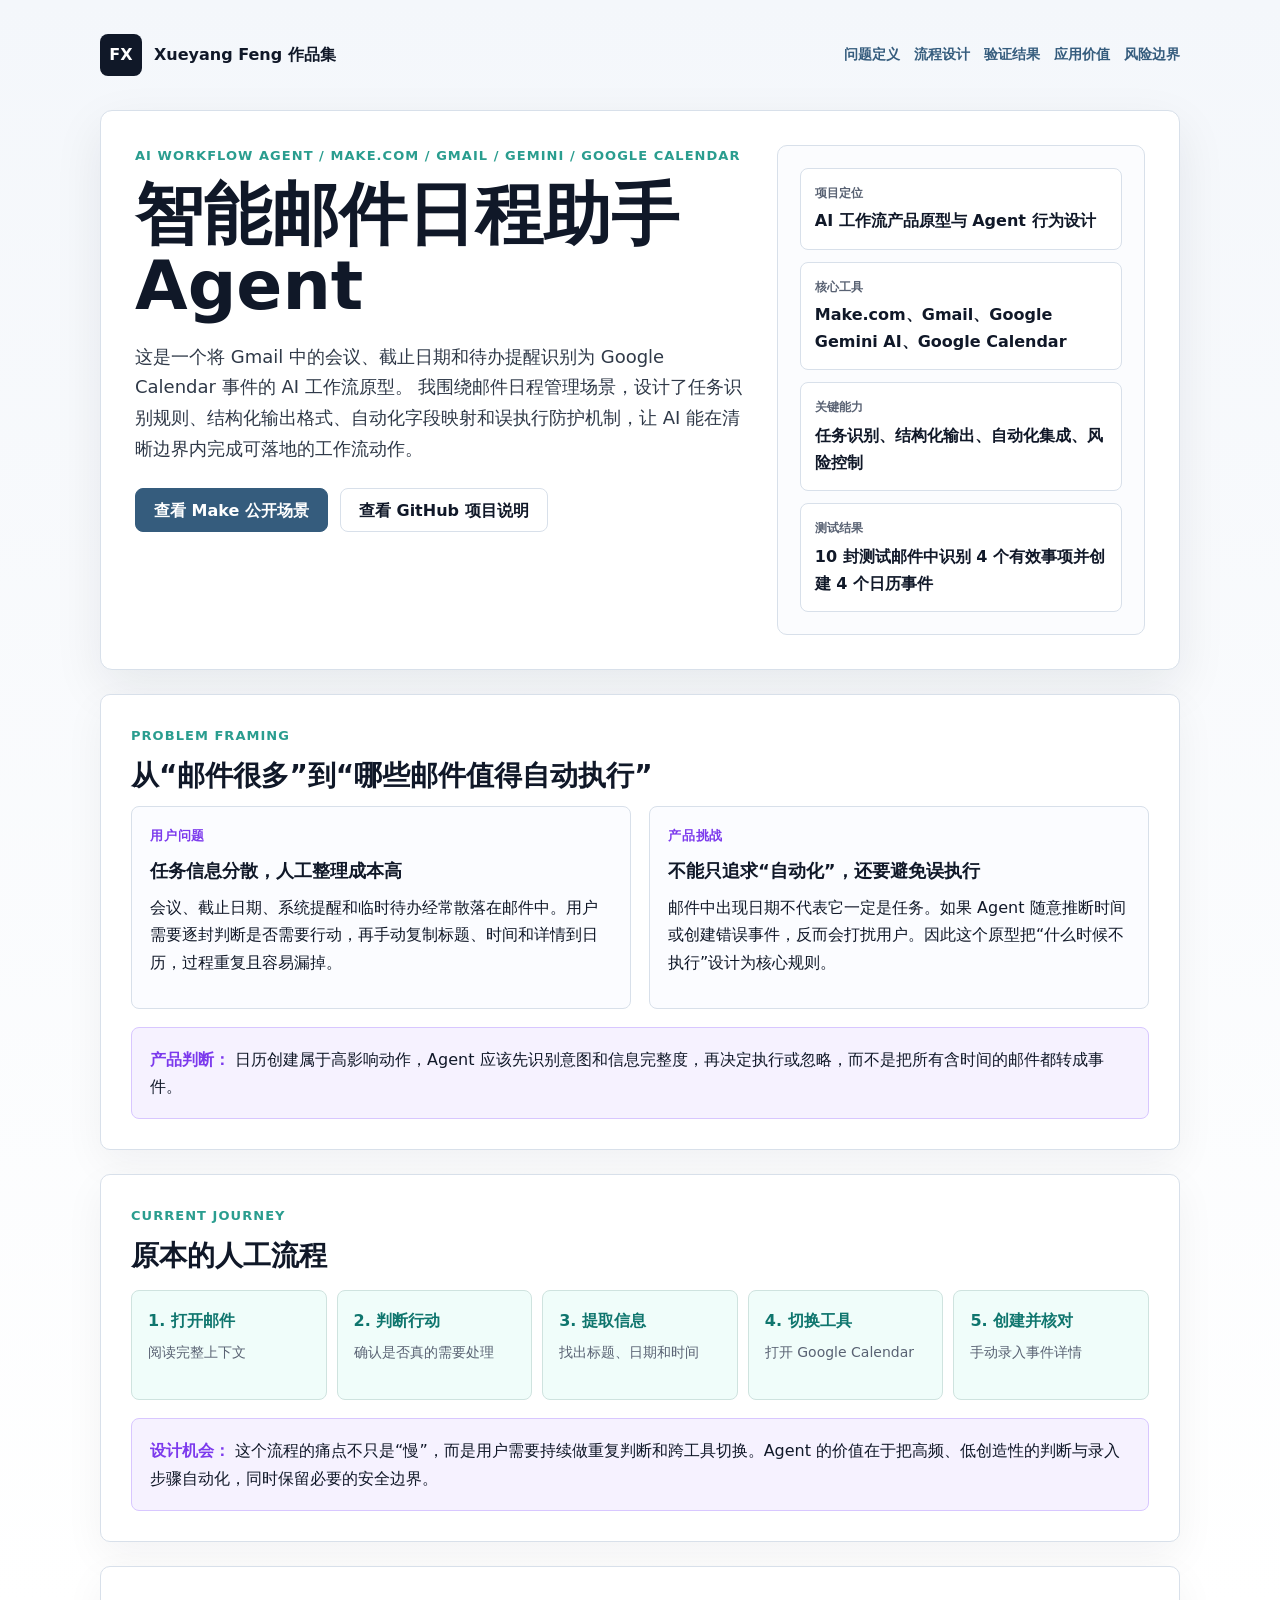
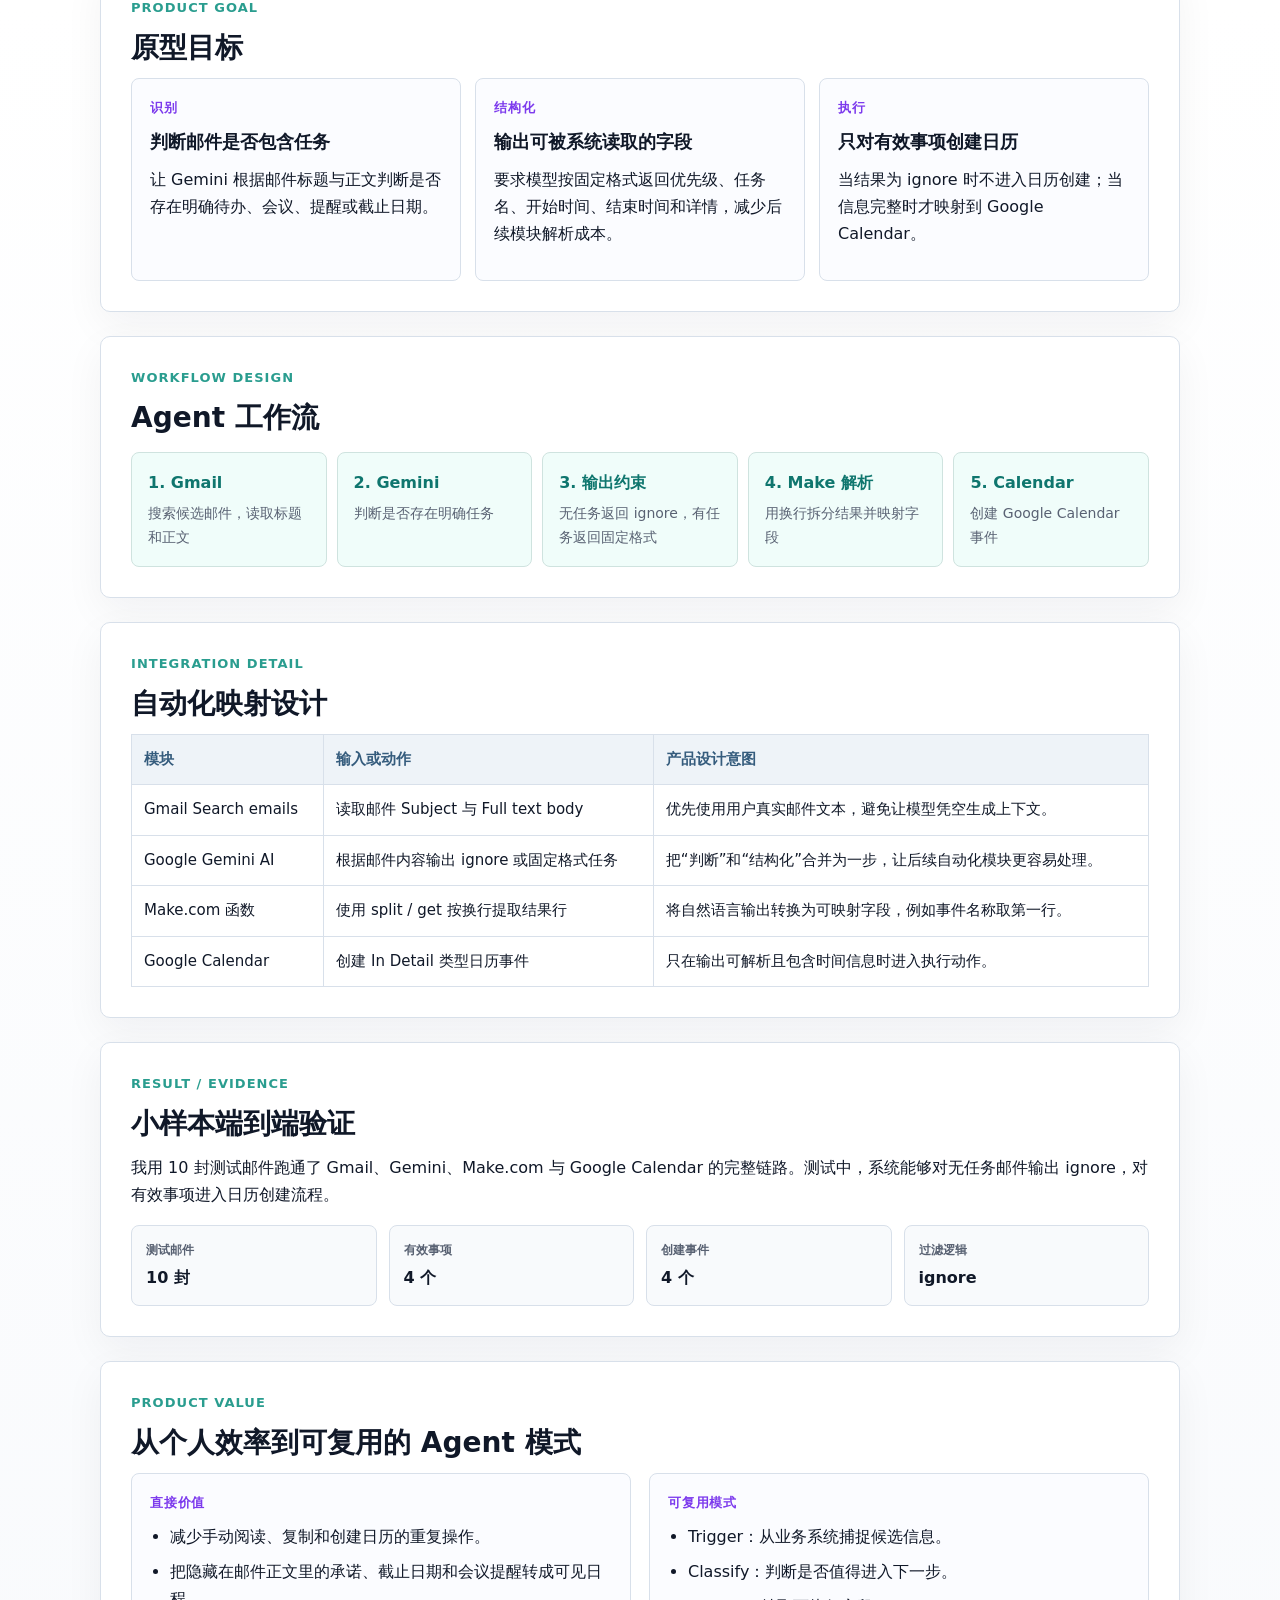
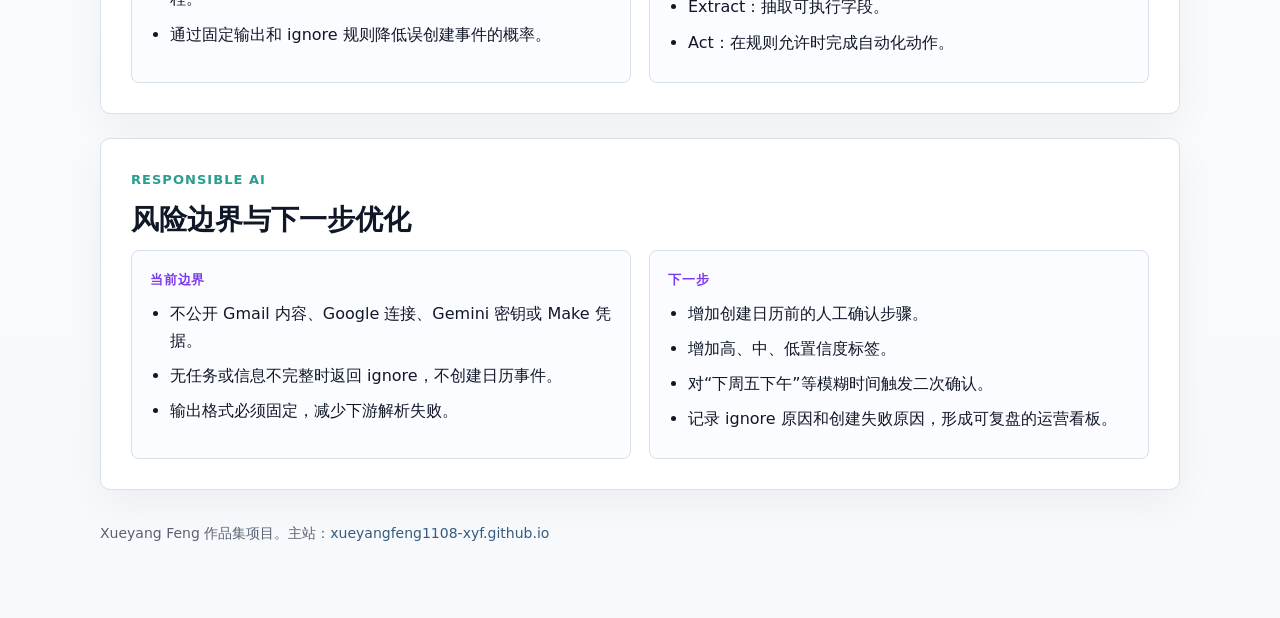
==== projects/smart-email-schedule-agent/index.html @ acf488e4 "Add files via upload" ====
<!doctype html>
<html lang="zh-CN">
  <head>
    <meta charset="utf-8">
    <meta name="viewport" content="width=device-width, initial-scale=1">
    <title>智能邮件日程助手 Agent | Xueyang Feng</title>
    <style>
      :root {
        color-scheme: light;
        --bg: #f6f7fb;
        --paper: #ffffff;
        --ink: #101828;
        --muted: #596273;
        --soft: #eef3f8;
        --line: #d8e0ea;
        --accent: #355c7d;
        --accent-2: #2a9d8f;
        --accent-3: #7c3aed;
        --warn: #b45309;
        --shadow: 0 18px 50px rgba(16, 24, 40, 0.08);
      }

      * {
        box-sizing: border-box;
      }

      body {
        margin: 0;
        background:
          linear-gradient(180deg, #f4f7fb 0%, #ffffff 42%, #f7f9fc 100%);
        color: var(--ink);
        font-family: Inter, ui-sans-serif, system-ui, -apple-system, BlinkMacSystemFont, "Segoe UI", "PingFang SC", "Microsoft YaHei", sans-serif;
        line-height: 1.7;
      }

      a {
        color: var(--accent);
        text-decoration: none;
      }

      a:hover {
        text-decoration: underline;
      }

      .page {
        max-width: 1120px;
        margin: 0 auto;
        padding: 34px 20px 72px;
      }

      .topbar {
        display: flex;
        align-items: center;
        justify-content: space-between;
        gap: 18px;
        margin-bottom: 34px;
      }

      .brand {
        display: inline-flex;
        align-items: center;
        gap: 12px;
        color: var(--ink);
        font-weight: 800;
      }

      .mark {
        display: grid;
        place-items: center;
        width: 42px;
        height: 42px;
        border-radius: 8px;
        background: var(--ink);
        color: #fff;
        letter-spacing: 0;
      }

      .nav {
        display: flex;
        flex-wrap: wrap;
        gap: 14px;
        font-size: 14px;
        font-weight: 750;
      }

      .hero {
        display: grid;
        grid-template-columns: minmax(0, 1.25fr) minmax(300px, 0.75fr);
        gap: 28px;
        align-items: stretch;
        padding: 34px;
        border: 1px solid var(--line);
        border-radius: 12px;
        background: var(--paper);
        box-shadow: var(--shadow);
      }

      .eyebrow {
        margin: 0 0 12px;
        color: var(--accent-2);
        font-size: 13px;
        font-weight: 900;
        letter-spacing: 0.08em;
        text-transform: uppercase;
      }

      h1,
      h2,
      h3 {
        margin: 0;
        letter-spacing: 0;
      }

      h1 {
        max-width: 760px;
        font-size: clamp(40px, 6vw, 68px);
        line-height: 1.05;
      }

      h2 {
        margin-bottom: 14px;
        font-size: 28px;
        line-height: 1.18;
      }

      h3 {
        margin-bottom: 8px;
        font-size: 18px;
      }

      p {
        margin: 0 0 14px;
      }

      .lead {
        margin-top: 20px;
        max-width: 760px;
        color: #2f3948;
        font-size: 18px;
      }

      .actions {
        display: flex;
        flex-wrap: wrap;
        gap: 12px;
        margin-top: 24px;
      }

      .button {
        display: inline-flex;
        align-items: center;
        justify-content: center;
        min-height: 44px;
        padding: 0 18px;
        border: 1px solid var(--line);
        border-radius: 8px;
        background: #fff;
        color: var(--ink);
        font-weight: 850;
      }

      .button.primary {
        border-color: var(--accent);
        background: var(--accent);
        color: #fff;
      }

      .panel {
        border: 1px solid var(--line);
        border-radius: 10px;
        background: #fbfcfe;
      }

      .hero-card {
        padding: 22px;
      }

      .metric-grid {
        display: grid;
        gap: 12px;
      }

      .metric {
        padding: 14px;
        border: 1px solid var(--line);
        border-radius: 8px;
        background: #fff;
      }

      .metric strong {
        display: block;
        color: var(--muted);
        font-size: 12px;
        text-transform: uppercase;
      }

      .metric span {
        display: block;
        margin-top: 4px;
        font-weight: 800;
      }

      .section {
        margin-top: 24px;
        padding: 30px;
        border: 1px solid var(--line);
        border-radius: 10px;
        background: var(--paper);
        box-shadow: 0 14px 40px rgba(16, 24, 40, 0.05);
      }

      .grid {
        display: grid;
        grid-template-columns: repeat(2, minmax(0, 1fr));
        gap: 18px;
      }

      .thirds {
        display: grid;
        grid-template-columns: repeat(3, minmax(0, 1fr));
        gap: 14px;
      }

      .card {
        min-height: 100%;
        padding: 18px;
        border: 1px solid var(--line);
        border-radius: 8px;
        background: #fbfcff;
      }

      .card small {
        display: block;
        margin-bottom: 8px;
        color: var(--accent-3);
        font-weight: 900;
        letter-spacing: 0.06em;
        text-transform: uppercase;
      }

      .flow {
        display: grid;
        grid-template-columns: repeat(5, minmax(130px, 1fr));
        gap: 10px;
        margin-top: 18px;
      }

      .step {
        min-height: 110px;
        padding: 16px;
        border: 1px solid #cfe3df;
        border-radius: 8px;
        background: #f0fdfa;
      }

      .step strong {
        display: block;
        color: #0f766e;
      }

      .step span {
        display: block;
        margin-top: 6px;
        color: var(--muted);
        font-size: 14px;
      }

      .table-wrap {
        overflow-x: auto;
      }

      table {
        width: 100%;
        border-collapse: collapse;
        min-width: 720px;
        font-size: 15px;
      }

      th,
      td {
        padding: 12px;
        border: 1px solid var(--line);
        text-align: left;
        vertical-align: top;
      }

      th {
        background: #eef3f8;
        color: var(--accent);
      }

      .callout {
        margin-top: 18px;
        padding: 18px;
        border: 1px solid #d8c7ff;
        border-radius: 8px;
        background: #f6f2ff;
      }

      .callout strong {
        color: var(--accent-3);
      }

      ul {
        margin: 0;
        padding-left: 20px;
      }

      li {
        margin-bottom: 8px;
      }

      pre {
        overflow-x: auto;
        margin: 0;
        padding: 18px;
        border: 1px solid #23314a;
        border-radius: 8px;
        background: #101828;
        color: #f2f4f7;
        font-family: "SFMono-Regular", Consolas, "Liberation Mono", monospace;
        font-size: 14px;
        line-height: 1.65;
      }

      .evidence {
        display: grid;
        grid-template-columns: repeat(4, minmax(0, 1fr));
        gap: 12px;
        margin-top: 16px;
      }

      .evidence .metric {
        background: #f8fafc;
      }

      footer {
        margin-top: 32px;
        color: var(--muted);
        font-size: 14px;
      }

      @media (max-width: 860px) {
        .topbar {
          align-items: flex-start;
          flex-direction: column;
        }

        .hero,
        .grid,
        .thirds,
        .flow,
        .evidence {
          grid-template-columns: 1fr;
        }

        .hero,
        .section {
          padding: 22px;
        }

        h1 {
          font-size: 40px;
        }
      }
    </style>
  </head>
  <body>
    <div class="page">
      <header class="topbar">
        <a class="brand" href="https://xueyangfeng1108-xyf.github.io/">
          <span class="mark">FX</span>
          <span>Xueyang Feng 作品集</span>
        </a>
        <nav class="nav" aria-label="项目导航">
          <a href="#problem">问题定义</a>
          <a href="#workflow">流程设计</a>
          <a href="#evidence">验证结果</a>
          <a href="#value">应用价值</a>
          <a href="#risk">风险边界</a>
        </nav>
      </header>

      <main>
        <section class="hero">
          <div>
            <p class="eyebrow">AI Workflow Agent / Make.com / Gmail / Gemini / Google Calendar</p>
            <h1>智能邮件日程助手 Agent</h1>
            <p class="lead">
              这是一个将 Gmail 中的会议、截止日期和待办提醒识别为 Google Calendar 事件的 AI 工作流原型。
              我围绕邮件日程管理场景，设计了任务识别规则、结构化输出格式、自动化字段映射和误执行防护机制，让 AI 能在清晰边界内完成可落地的工作流动作。
            </p>
            <div class="actions">
              <a class="button primary" href="https://us2.make.com/public/shared-scenario/dBzIyQyj3ld/integration-gmail-google-gemini-ai-goo" target="_blank" rel="noreferrer">查看 Make 公开场景</a>
              <a class="button" href="https://github.com/xueyangfeng1108-xyf/xueyangfeng1108-xyf.github.io/tree/main/projects/smart-email-schedule-agent" target="_blank" rel="noreferrer">查看 GitHub 项目说明</a>
            </div>
          </div>
          <aside class="panel hero-card">
            <div class="metric-grid">
              <div class="metric">
                <strong>项目定位</strong>
                <span>AI 工作流产品原型与 Agent 行为设计</span>
              </div>
              <div class="metric">
                <strong>核心工具</strong>
                <span>Make.com、Gmail、Google Gemini AI、Google Calendar</span>
              </div>
              <div class="metric">
                <strong>关键能力</strong>
                <span>任务识别、结构化输出、自动化集成、风险控制</span>
              </div>
              <div class="metric">
                <strong>测试结果</strong>
                <span>10 封测试邮件中识别 4 个有效事项并创建 4 个日历事件</span>
              </div>
            </div>
          </aside>
        </section>

        <section class="section" id="problem">
          <p class="eyebrow">Problem Framing</p>
          <h2>从“邮件很多”到“哪些邮件值得自动执行”</h2>
          <div class="grid">
            <article class="card">
              <small>用户问题</small>
              <h3>任务信息分散，人工整理成本高</h3>
              <p>
                会议、截止日期、系统提醒和临时待办经常散落在邮件中。用户需要逐封判断是否需要行动，再手动复制标题、时间和详情到日历，过程重复且容易漏掉。
              </p>
            </article>
            <article class="card">
              <small>产品挑战</small>
              <h3>不能只追求“自动化”，还要避免误执行</h3>
              <p>
                邮件中出现日期不代表它一定是任务。如果 Agent 随意推断时间或创建错误事件，反而会打扰用户。因此这个原型把“什么时候不执行”设计为核心规则。
              </p>
            </article>
          </div>
          <div class="callout">
            <strong>产品判断：</strong> 日历创建属于高影响动作，Agent 应该先识别意图和信息完整度，再决定执行或忽略，而不是把所有含时间的邮件都转成事件。
          </div>
        </section>

        <section class="section">
          <p class="eyebrow">Current Journey</p>
          <h2>原本的人工流程</h2>
          <div class="flow">
            <div class="step"><strong>1. 打开邮件</strong><span>阅读完整上下文</span></div>
            <div class="step"><strong>2. 判断行动</strong><span>确认是否真的需要处理</span></div>
            <div class="step"><strong>3. 提取信息</strong><span>找出标题、日期和时间</span></div>
            <div class="step"><strong>4. 切换工具</strong><span>打开 Google Calendar</span></div>
            <div class="step"><strong>5. 创建并核对</strong><span>手动录入事件详情</span></div>
          </div>
          <div class="callout">
            <strong>设计机会：</strong> 这个流程的痛点不只是“慢”，而是用户需要持续做重复判断和跨工具切换。Agent 的价值在于把高频、低创造性的判断与录入步骤自动化，同时保留必要的安全边界。
          </div>
        </section>

        <section class="section">
          <p class="eyebrow">Product Goal</p>
          <h2>原型目标</h2>
          <div class="thirds">
            <article class="card">
              <small>识别</small>
              <h3>判断邮件是否包含任务</h3>
              <p>让 Gemini 根据邮件标题与正文判断是否存在明确待办、会议、提醒或截止日期。</p>
            </article>
            <article class="card">
              <small>结构化</small>
              <h3>输出可被系统读取的字段</h3>
              <p>要求模型按固定格式返回优先级、任务名、开始时间、结束时间和详情，减少后续模块解析成本。</p>
            </article>
            <article class="card">
              <small>执行</small>
              <h3>只对有效事项创建日历</h3>
              <p>当结果为 ignore 时不进入日历创建；当信息完整时才映射到 Google Calendar。</p>
            </article>
          </div>
        </section>

        <section class="section" id="workflow">
          <p class="eyebrow">Workflow Design</p>
          <h2>Agent 工作流</h2>
          <div class="flow">
            <div class="step"><strong>1. Gmail</strong><span>搜索候选邮件，读取标题和正文</span></div>
            <div class="step"><strong>2. Gemini</strong><span>判断是否存在明确任务</span></div>
            <div class="step"><strong>3. 输出约束</strong><span>无任务返回 ignore，有任务返回固定格式</span></div>
            <div class="step"><strong>4. Make 解析</strong><span>用换行拆分结果并映射字段</span></div>
            <div class="step"><strong>5. Calendar</strong><span>创建 Google Calendar 事件</span></div>
          </div>
        </section>

        <section class="section">
          <p class="eyebrow">Integration Detail</p>
          <h2>自动化映射设计</h2>
          <div class="table-wrap">
            <table>
              <thead>
                <tr>
                  <th>模块</th>
                  <th>输入或动作</th>
                  <th>产品设计意图</th>
                </tr>
              </thead>
              <tbody>
                <tr>
                  <td>Gmail Search emails</td>
                  <td>读取邮件 Subject 与 Full text body</td>
                  <td>优先使用用户真实邮件文本，避免让模型凭空生成上下文。</td>
                </tr>
                <tr>
                  <td>Google Gemini AI</td>
                  <td>根据邮件内容输出 ignore 或固定格式任务</td>
                  <td>把“判断”和“结构化”合并为一步，让后续自动化模块更容易处理。</td>
                </tr>
                <tr>
                  <td>Make.com 函数</td>
                  <td>使用 split / get 按换行提取结果行</td>
                  <td>将自然语言输出转换为可映射字段，例如事件名称取第一行。</td>
                </tr>
                <tr>
                  <td>Google Calendar</td>
                  <td>创建 In Detail 类型日历事件</td>
                  <td>只在输出可解析且包含时间信息时进入执行动作。</td>
                </tr>
              </tbody>
            </table>
          </div>
        </section>

        <section class="section" id="evidence">
          <p class="eyebrow">Result / Evidence</p>
          <h2>小样本端到端验证</h2>
          <p>
            我用 10 封测试邮件跑通了 Gmail、Gemini、Make.com 与 Google Calendar 的完整链路。测试中，系统能够对无任务邮件输出 ignore，对有效事项进入日历创建流程。
          </p>
          <div class="evidence">
            <div class="metric">
              <strong>测试邮件</strong>
              <span>10 封</span>
            </div>
            <div class="metric">
              <strong>有效事项</strong>
              <span>4 个</span>
            </div>
            <div class="metric">
              <strong>创建事件</strong>
              <span>4 个</span>
            </div>
            <div class="metric">
              <strong>过滤逻辑</strong>
              <span>ignore</span>
            </div>
          </div>
        </section>

        <section class="section" id="value">
          <p class="eyebrow">Product Value</p>
          <h2>从个人效率到可复用的 Agent 模式</h2>
          <div class="grid">
            <article class="card">
              <small>直接价值</small>
              <ul>
                <li>减少手动阅读、复制和创建日历的重复操作。</li>
                <li>把隐藏在邮件正文里的承诺、截止日期和会议提醒转成可见日程。</li>
                <li>通过固定输出和 ignore 规则降低误创建事件的概率。</li>
              </ul>
            </article>
            <article class="card">
              <small>可复用模式</small>
              <ul>
                <li>Trigger：从业务系统捕捉候选信息。</li>
                <li>Classify：判断是否值得进入下一步。</li>
                <li>Extract：抽取可执行字段。</li>
                <li>Act：在规则允许时完成自动化动作。</li>
              </ul>
            </article>
          </div>
        </section>

        <section class="section" id="risk">
          <p class="eyebrow">Responsible AI</p>
          <h2>风险边界与下一步优化</h2>
          <div class="grid">
            <article class="card">
              <small>当前边界</small>
              <ul>
                <li>不公开 Gmail 内容、Google 连接、Gemini 密钥或 Make 凭据。</li>
                <li>无任务或信息不完整时返回 ignore，不创建日历事件。</li>
                <li>输出格式必须固定，减少下游解析失败。</li>
              </ul>
            </article>
            <article class="card">
              <small>下一步</small>
              <ul>
                <li>增加创建日历前的人工确认步骤。</li>
                <li>增加高、中、低置信度标签。</li>
                <li>对“下周五下午”等模糊时间触发二次确认。</li>
                <li>记录 ignore 原因和创建失败原因，形成可复盘的运营看板。</li>
              </ul>
            </article>
          </div>
        </section>
      </main>

      <footer>
        Xueyang Feng 作品集项目。主站：<a href="https://xueyangfeng1108-xyf.github.io/">xueyangfeng1108-xyf.github.io</a>
      </footer>
    </div>
  </body>
</html>
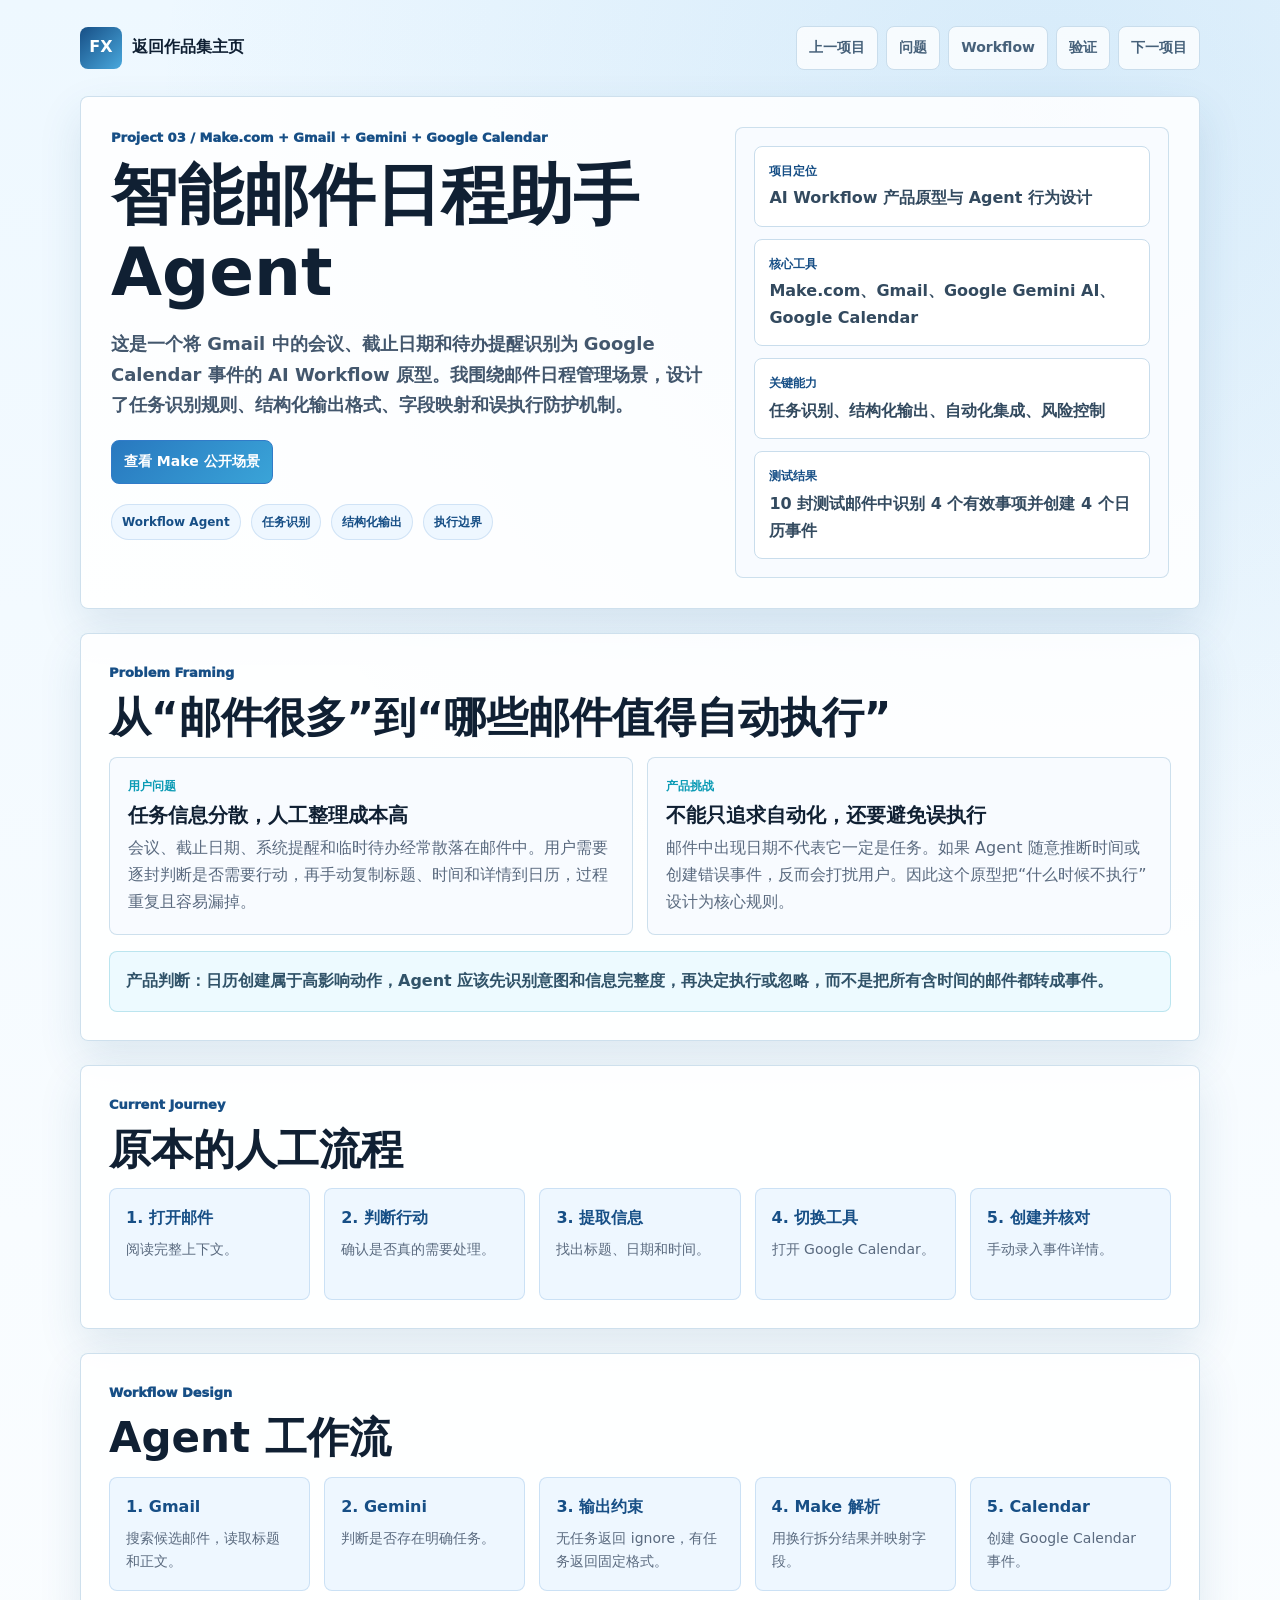
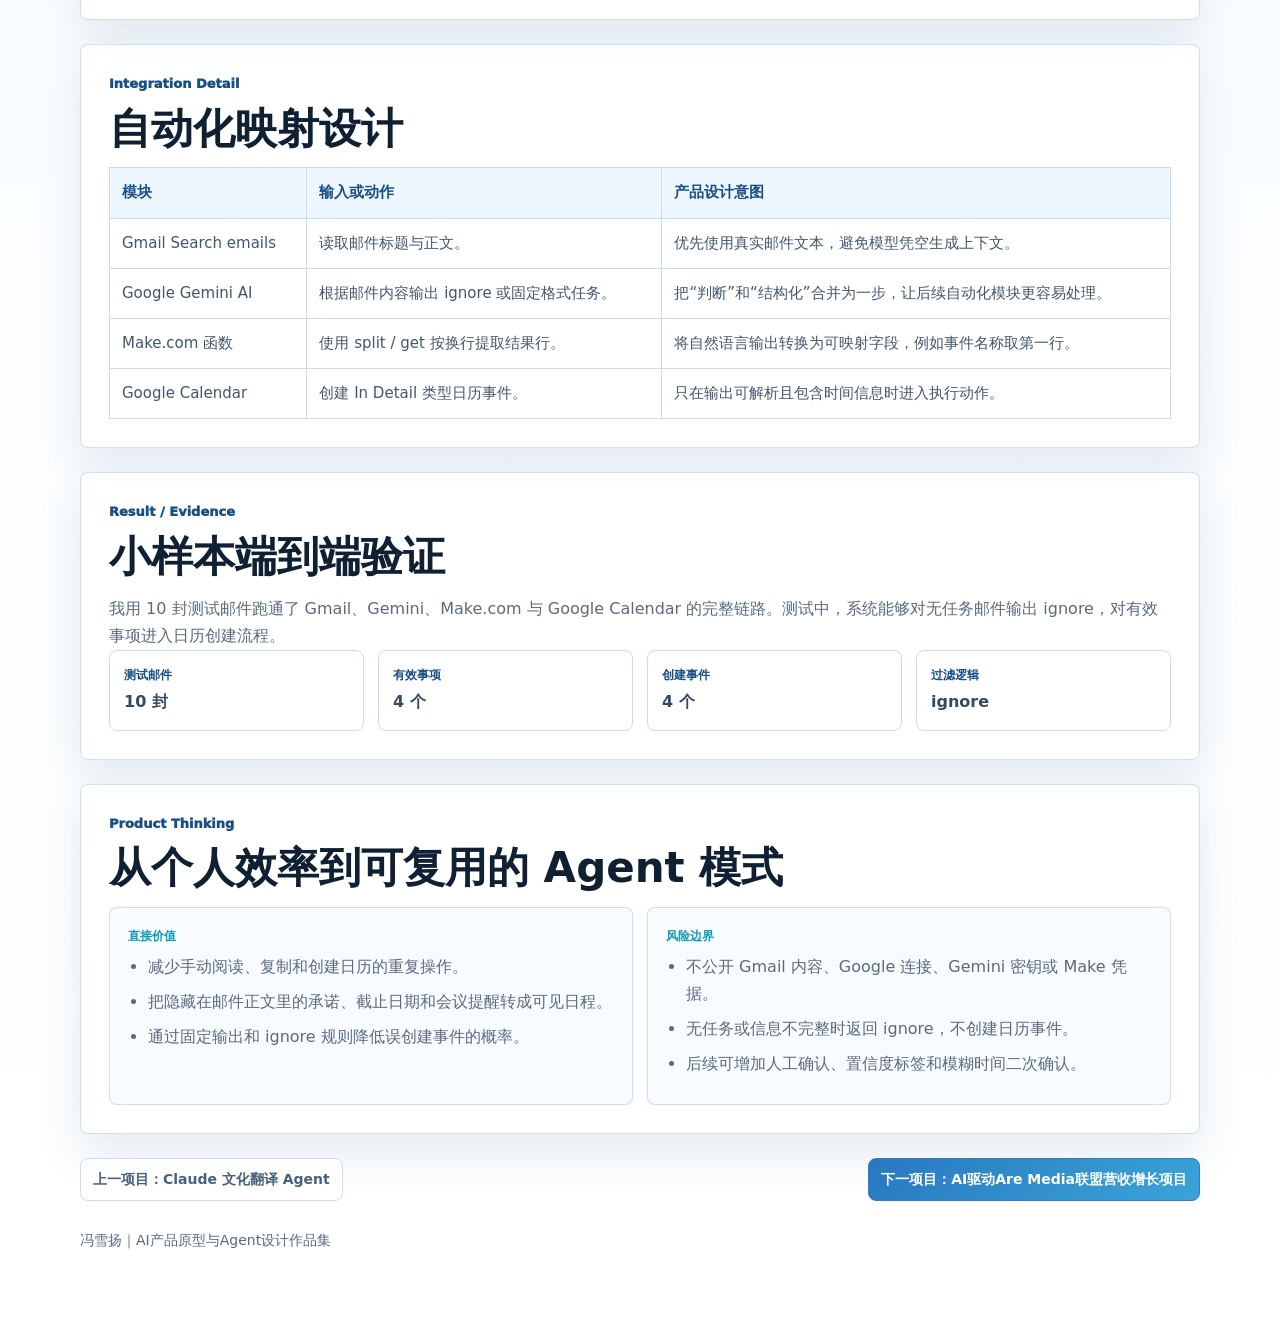
==== commit 346ffb22: "FXY作品集最新版" ====
--- a/projects/smart-email-schedule-agent/index.html
+++ b/projects/smart-email-schedule-agent/index.html
@@ -3,416 +3,127 @@
   <head>
     <meta charset="utf-8">
     <meta name="viewport" content="width=device-width, initial-scale=1">
-    <title>智能邮件日程助手 Agent | Xueyang Feng</title>
+    <meta name="description" content="智能邮件日程助手 Agent 项目页，展示 Make.com、Gmail、Gemini 和 Google Calendar 的 Workflow 原型。">
+    <title>智能邮件日程助手 Agent｜冯雪扬作品集</title>
     <style>
       :root {
-        color-scheme: light;
-        --bg: #f6f7fb;
-        --paper: #ffffff;
-        --ink: #101828;
-        --muted: #596273;
-        --soft: #eef3f8;
-        --line: #d8e0ea;
-        --accent: #355c7d;
-        --accent-2: #2a9d8f;
-        --accent-3: #7c3aed;
-        --warn: #b45309;
-        --shadow: 0 18px 50px rgba(16, 24, 40, 0.08);
+        --surface: #ffffff;
+        --surface-cool: #f8fbff;
+        --ink: #102033;
+        --muted: #5a6a7f;
+        --line: #c9ddec;
+        --blue: #317bc8;
+        --blue-deep: #174f86;
+        --cyan: #0c9bb5;
+        --shadow: 0 18px 44px rgba(33, 91, 135, 0.12);
+        --max: 1120px;
       }
 
-      * {
-        box-sizing: border-box;
-      }
-
+      * { box-sizing: border-box; }
+      html, body { max-width: 100%; overflow-x: hidden; }
+      html { scroll-behavior: smooth; }
       body {
         margin: 0;
+        color: var(--ink);
         background:
-          linear-gradient(180deg, #f4f7fb 0%, #ffffff 42%, #f7f9fc 100%);
-        color: var(--ink);
-        font-family: Inter, ui-sans-serif, system-ui, -apple-system, BlinkMacSystemFont, "Segoe UI", "PingFang SC", "Microsoft YaHei", sans-serif;
-        line-height: 1.7;
+          radial-gradient(circle at 82% 4%, rgba(64, 153, 217, 0.14), transparent 30%),
+          linear-gradient(180deg, #eef8ff 0%, #f8fcff 42%, #ffffff 100%);
+        font-family: ui-sans-serif, system-ui, -apple-system, BlinkMacSystemFont, "Segoe UI", "PingFang SC", "Microsoft YaHei", Arial, sans-serif;
+        line-height: 1.68;
       }
-
-      a {
-        color: var(--accent);
-        text-decoration: none;
-      }
-
-      a:hover {
-        text-decoration: underline;
-      }
-
-      .page {
-        max-width: 1120px;
-        margin: 0 auto;
-        padding: 34px 20px 72px;
-      }
-
-      .topbar {
-        display: flex;
-        align-items: center;
-        justify-content: space-between;
-        gap: 18px;
-        margin-bottom: 34px;
-      }
-
-      .brand {
-        display: inline-flex;
-        align-items: center;
-        gap: 12px;
-        color: var(--ink);
-        font-weight: 800;
-      }
-
-      .mark {
-        display: grid;
-        place-items: center;
-        width: 42px;
-        height: 42px;
-        border-radius: 8px;
-        background: var(--ink);
-        color: #fff;
-        letter-spacing: 0;
-      }
-
-      .nav {
-        display: flex;
-        flex-wrap: wrap;
-        gap: 14px;
-        font-size: 14px;
-        font-weight: 750;
-      }
-
-      .hero {
-        display: grid;
-        grid-template-columns: minmax(0, 1.25fr) minmax(300px, 0.75fr);
-        gap: 28px;
-        align-items: stretch;
-        padding: 34px;
-        border: 1px solid var(--line);
-        border-radius: 12px;
-        background: var(--paper);
-        box-shadow: var(--shadow);
-      }
-
-      .eyebrow {
-        margin: 0 0 12px;
-        color: var(--accent-2);
-        font-size: 13px;
-        font-weight: 900;
-        letter-spacing: 0.08em;
-        text-transform: uppercase;
-      }
-
-      h1,
-      h2,
-      h3 {
-        margin: 0;
-        letter-spacing: 0;
-      }
-
-      h1 {
-        max-width: 760px;
-        font-size: clamp(40px, 6vw, 68px);
-        line-height: 1.05;
-      }
-
-      h2 {
-        margin-bottom: 14px;
-        font-size: 28px;
-        line-height: 1.18;
-      }
-
-      h3 {
-        margin-bottom: 8px;
-        font-size: 18px;
-      }
-
-      p {
-        margin: 0 0 14px;
-      }
-
-      .lead {
-        margin-top: 20px;
-        max-width: 760px;
-        color: #2f3948;
-        font-size: 18px;
-      }
-
-      .actions {
-        display: flex;
-        flex-wrap: wrap;
-        gap: 12px;
-        margin-top: 24px;
-      }
-
-      .button {
-        display: inline-flex;
-        align-items: center;
-        justify-content: center;
-        min-height: 44px;
-        padding: 0 18px;
-        border: 1px solid var(--line);
-        border-radius: 8px;
-        background: #fff;
-        color: var(--ink);
-        font-weight: 850;
-      }
-
-      .button.primary {
-        border-color: var(--accent);
-        background: var(--accent);
-        color: #fff;
-      }
-
-      .panel {
-        border: 1px solid var(--line);
-        border-radius: 10px;
-        background: #fbfcfe;
-      }
-
-      .hero-card {
-        padding: 22px;
-      }
-
-      .metric-grid {
-        display: grid;
-        gap: 12px;
-      }
-
-      .metric {
-        padding: 14px;
-        border: 1px solid var(--line);
-        border-radius: 8px;
-        background: #fff;
-      }
-
-      .metric strong {
-        display: block;
-        color: var(--muted);
-        font-size: 12px;
-        text-transform: uppercase;
-      }
-
-      .metric span {
-        display: block;
-        margin-top: 4px;
-        font-weight: 800;
-      }
-
-      .section {
-        margin-top: 24px;
-        padding: 30px;
-        border: 1px solid var(--line);
-        border-radius: 10px;
-        background: var(--paper);
-        box-shadow: 0 14px 40px rgba(16, 24, 40, 0.05);
-      }
-
-      .grid {
-        display: grid;
-        grid-template-columns: repeat(2, minmax(0, 1fr));
-        gap: 18px;
-      }
-
-      .thirds {
-        display: grid;
-        grid-template-columns: repeat(3, minmax(0, 1fr));
-        gap: 14px;
-      }
-
-      .card {
-        min-height: 100%;
-        padding: 18px;
-        border: 1px solid var(--line);
-        border-radius: 8px;
-        background: #fbfcff;
-      }
-
-      .card small {
-        display: block;
-        margin-bottom: 8px;
-        color: var(--accent-3);
-        font-weight: 900;
-        letter-spacing: 0.06em;
-        text-transform: uppercase;
-      }
-
-      .flow {
-        display: grid;
-        grid-template-columns: repeat(5, minmax(130px, 1fr));
-        gap: 10px;
-        margin-top: 18px;
-      }
-
-      .step {
-        min-height: 110px;
-        padding: 16px;
-        border: 1px solid #cfe3df;
-        border-radius: 8px;
-        background: #f0fdfa;
-      }
-
-      .step strong {
-        display: block;
-        color: #0f766e;
-      }
-
-      .step span {
-        display: block;
-        margin-top: 6px;
-        color: var(--muted);
-        font-size: 14px;
-      }
-
-      .table-wrap {
-        overflow-x: auto;
-      }
-
-      table {
-        width: 100%;
-        border-collapse: collapse;
-        min-width: 720px;
-        font-size: 15px;
-      }
-
-      th,
-      td {
-        padding: 12px;
-        border: 1px solid var(--line);
-        text-align: left;
-        vertical-align: top;
-      }
-
-      th {
-        background: #eef3f8;
-        color: var(--accent);
-      }
-
-      .callout {
-        margin-top: 18px;
-        padding: 18px;
-        border: 1px solid #d8c7ff;
-        border-radius: 8px;
-        background: #f6f2ff;
-      }
-
-      .callout strong {
-        color: var(--accent-3);
-      }
-
-      ul {
-        margin: 0;
-        padding-left: 20px;
-      }
-
-      li {
-        margin-bottom: 8px;
-      }
-
-      pre {
-        overflow-x: auto;
-        margin: 0;
-        padding: 18px;
-        border: 1px solid #23314a;
-        border-radius: 8px;
-        background: #101828;
-        color: #f2f4f7;
-        font-family: "SFMono-Regular", Consolas, "Liberation Mono", monospace;
-        font-size: 14px;
-        line-height: 1.65;
-      }
-
-      .evidence {
-        display: grid;
-        grid-template-columns: repeat(4, minmax(0, 1fr));
-        gap: 12px;
-        margin-top: 16px;
-      }
-
-      .evidence .metric {
-        background: #f8fafc;
-      }
-
-      footer {
-        margin-top: 32px;
-        color: var(--muted);
-        font-size: 14px;
-      }
-
-      @media (max-width: 860px) {
-        .topbar {
-          align-items: flex-start;
-          flex-direction: column;
-        }
-
-        .hero,
-        .grid,
-        .thirds,
-        .flow,
-        .evidence {
-          grid-template-columns: 1fr;
-        }
-
-        .hero,
-        .section {
-          padding: 22px;
-        }
-
-        h1 {
-          font-size: 40px;
-        }
+      body.locked { overflow: hidden; }
+      a { color: inherit; text-decoration: none; }
+      p { margin: 0; color: var(--muted); }
+      h1, h2, h3 { margin: 0; letter-spacing: 0; line-height: 1.16; }
+      h1 { max-width: 820px; font-size: clamp(38px, 6vw, 66px); }
+      h2 { margin-bottom: 14px; font-size: clamp(26px, 4vw, 42px); }
+      h3 { margin-bottom: 8px; font-size: 20px; }
+      img { display: block; max-width: 100%; height: auto; cursor: zoom-in; }
+      ul { margin: 0; padding-left: 20px; color: var(--muted); }
+      li { margin-bottom: 8px; }
+      code { overflow-wrap: anywhere; color: var(--blue-deep); font-family: "SFMono-Regular", Consolas, monospace; font-size: 0.95em; }
+
+      .page { width: min(var(--max), calc(100vw - 40px)); margin: 0 auto; padding: 26px 0 64px; }
+      .topbar { display: flex; align-items: center; justify-content: space-between; gap: 16px; margin-bottom: 26px; }
+      .brand { display: inline-flex; align-items: center; gap: 10px; font-weight: 900; color: var(--ink); }
+      .mark { display: grid; width: 42px; height: 42px; place-items: center; border-radius: 8px; color: #fff; background: linear-gradient(135deg, var(--blue-deep), #49a8dd); }
+      .nav { display: flex; flex-wrap: wrap; justify-content: flex-end; gap: 8px; }
+      .nav a, .button { border: 1px solid var(--line); border-radius: 8px; padding: 9px 12px; color: #46617a; background: rgba(255,255,255,0.78); font-size: 14px; font-weight: 850; }
+      .nav a:hover, .button:hover { color: var(--blue-deep); background: #e4f2ff; }
+      .button.primary { border-color: var(--blue); color: #fff; background: linear-gradient(135deg, #2878bf, #3aa4d8); }
+      .hero, .section, .panel, .card { border: 1px solid rgba(201,221,236,0.9); border-radius: 8px; background: rgba(255,255,255,0.86); box-shadow: var(--shadow); }
+      .hero { display: grid; grid-template-columns: minmax(0, 1.08fr) minmax(300px, 0.78fr); gap: 24px; align-items: stretch; padding: 30px; }
+      .eyebrow { margin-bottom: 10px; color: var(--blue-deep); font-size: 13px; font-weight: 950; }
+      .lead { margin-top: 18px; max-width: 760px; color: #43576d; font-size: 18px; font-weight: 650; }
+      .actions, .meta-row { display: flex; flex-wrap: wrap; gap: 10px; margin-top: 20px; }
+      .mini-label { border: 1px solid rgba(49,123,200,0.16); border-radius: 999px; padding: 7px 10px; color: var(--blue-deep); background: #eef7ff; font-size: 12px; font-weight: 900; }
+      .metric-grid, .grid, .thirds, .flow, .evidence { display: grid; gap: 14px; }
+      .metric-grid { gap: 12px; }
+      .grid { grid-template-columns: repeat(2, minmax(0, 1fr)); }
+      .thirds { grid-template-columns: repeat(3, minmax(0, 1fr)); }
+      .section { margin-top: 24px; padding: 28px; }
+      .panel, .card { padding: 18px; background: var(--surface-cool); box-shadow: none; }
+      .metric { border: 1px solid var(--line); border-radius: 8px; padding: 14px; background: #fff; }
+      .metric strong, .card small { display: block; color: var(--blue-deep); font-size: 12px; font-weight: 950; }
+      .metric span { display: block; margin-top: 4px; color: #334a5f; font-weight: 850; }
+      .card small { margin-bottom: 8px; color: var(--cyan); }
+      .flow { grid-template-columns: repeat(5, minmax(0, 1fr)); }
+      .step { min-height: 112px; border: 1px solid rgba(49,123,200,0.18); border-radius: 8px; padding: 16px; background: #eef7ff; }
+      .step strong { display: block; color: var(--blue-deep); }
+      .step span { display: block; margin-top: 6px; color: var(--muted); font-size: 14px; }
+      .callout { margin-top: 16px; border: 1px solid rgba(12,155,181,0.22); border-radius: 8px; padding: 16px; color: #315369; background: #edfaff; font-weight: 750; }
+      .table-wrap { overflow-x: auto; }
+      table { width: 100%; min-width: 720px; border-collapse: collapse; color: #42576c; font-size: 15px; }
+      th, td { border: 1px solid var(--line); padding: 12px; text-align: left; vertical-align: top; }
+      th { color: var(--blue-deep); background: #eef7ff; }
+      .evidence { grid-template-columns: repeat(4, minmax(0, 1fr)); }
+      .pager { display: flex; flex-wrap: wrap; justify-content: space-between; gap: 10px; margin-top: 24px; }
+      footer { margin-top: 28px; color: var(--muted); font-size: 14px; }
+      @media (max-width: 900px) {
+        .page { width: min(100% - 28px, var(--max)); }
+        .topbar { align-items: flex-start; flex-direction: column; }
+        .hero, .grid, .thirds, .flow, .evidence { grid-template-columns: 1fr; }
+        .hero, .section { padding: 20px; }
+        h1 { font-size: 40px; }
+        .nav { justify-content: flex-start; }
       }
     </style>
   </head>
   <body>
     <div class="page">
       <header class="topbar">
-        <a class="brand" href="https://xueyangfeng1108-xyf.github.io/">
-          <span class="mark">FX</span>
-          <span>Xueyang Feng 作品集</span>
-        </a>
+        <a class="brand" href="../../index.html"><span class="mark">FX</span><span>返回作品集主页</span></a>
         <nav class="nav" aria-label="项目导航">
-          <a href="#problem">问题定义</a>
-          <a href="#workflow">流程设计</a>
-          <a href="#evidence">验证结果</a>
-          <a href="#value">应用价值</a>
-          <a href="#risk">风险边界</a>
+          <a href="../cultural-translation-agent/index.html">上一项目</a>
+          <a href="#problem">问题</a>
+          <a href="#workflow">Workflow</a>
+          <a href="#evidence">验证</a>
+          <a href="../are-media-affiliate-growth/index.html">下一项目</a>
         </nav>
       </header>
 
       <main>
         <section class="hero">
           <div>
-            <p class="eyebrow">AI Workflow Agent / Make.com / Gmail / Gemini / Google Calendar</p>
+            <p class="eyebrow">Project 03 / Make.com + Gmail + Gemini + Google Calendar</p>
             <h1>智能邮件日程助手 Agent</h1>
-            <p class="lead">
-              这是一个将 Gmail 中的会议、截止日期和待办提醒识别为 Google Calendar 事件的 AI 工作流原型。
-              我围绕邮件日程管理场景，设计了任务识别规则、结构化输出格式、自动化字段映射和误执行防护机制，让 AI 能在清晰边界内完成可落地的工作流动作。
-            </p>
+            <p class="lead">这是一个将 Gmail 中的会议、截止日期和待办提醒识别为 Google Calendar 事件的 AI Workflow 原型。我围绕邮件日程管理场景，设计了任务识别规则、结构化输出格式、字段映射和误执行防护机制。</p>
             <div class="actions">
               <a class="button primary" href="https://us2.make.com/public/shared-scenario/dBzIyQyj3ld/integration-gmail-google-gemini-ai-goo" target="_blank" rel="noreferrer">查看 Make 公开场景</a>
-              <a class="button" href="https://github.com/xueyangfeng1108-xyf/xueyangfeng1108-xyf.github.io/tree/main/projects/smart-email-schedule-agent" target="_blank" rel="noreferrer">查看 GitHub 项目说明</a>
             </div>
-          </div>
-          <aside class="panel hero-card">
+            <div class="meta-row">
+              <span class="mini-label">Workflow Agent</span>
+              <span class="mini-label">任务识别</span>
+              <span class="mini-label">结构化输出</span>
+              <span class="mini-label">执行边界</span>
+            </div>
+          </div>
+          <aside class="panel">
             <div class="metric-grid">
-              <div class="metric">
-                <strong>项目定位</strong>
-                <span>AI 工作流产品原型与 Agent 行为设计</span>
-              </div>
-              <div class="metric">
-                <strong>核心工具</strong>
-                <span>Make.com、Gmail、Google Gemini AI、Google Calendar</span>
-              </div>
-              <div class="metric">
-                <strong>关键能力</strong>
-                <span>任务识别、结构化输出、自动化集成、风险控制</span>
-              </div>
-              <div class="metric">
-                <strong>测试结果</strong>
-                <span>10 封测试邮件中识别 4 个有效事项并创建 4 个日历事件</span>
-              </div>
+              <div class="metric"><strong>项目定位</strong><span>AI Workflow 产品原型与 Agent 行为设计</span></div>
+              <div class="metric"><strong>核心工具</strong><span>Make.com、Gmail、Google Gemini AI、Google Calendar</span></div>
+              <div class="metric"><strong>关键能力</strong><span>任务识别、结构化输出、自动化集成、风险控制</span></div>
+              <div class="metric"><strong>测试结果</strong><span>10 封测试邮件中识别 4 个有效事项并创建 4 个日历事件</span></div>
             </div>
           </aside>
         </section>
@@ -421,60 +132,21 @@
           <p class="eyebrow">Problem Framing</p>
           <h2>从“邮件很多”到“哪些邮件值得自动执行”</h2>
           <div class="grid">
-            <article class="card">
-              <small>用户问题</small>
-              <h3>任务信息分散，人工整理成本高</h3>
-              <p>
-                会议、截止日期、系统提醒和临时待办经常散落在邮件中。用户需要逐封判断是否需要行动，再手动复制标题、时间和详情到日历，过程重复且容易漏掉。
-              </p>
-            </article>
-            <article class="card">
-              <small>产品挑战</small>
-              <h3>不能只追求“自动化”，还要避免误执行</h3>
-              <p>
-                邮件中出现日期不代表它一定是任务。如果 Agent 随意推断时间或创建错误事件，反而会打扰用户。因此这个原型把“什么时候不执行”设计为核心规则。
-              </p>
-            </article>
-          </div>
-          <div class="callout">
-            <strong>产品判断：</strong> 日历创建属于高影响动作，Agent 应该先识别意图和信息完整度，再决定执行或忽略，而不是把所有含时间的邮件都转成事件。
-          </div>
+            <article class="card"><small>用户问题</small><h3>任务信息分散，人工整理成本高</h3><p>会议、截止日期、系统提醒和临时待办经常散落在邮件中。用户需要逐封判断是否需要行动，再手动复制标题、时间和详情到日历，过程重复且容易漏掉。</p></article>
+            <article class="card"><small>产品挑战</small><h3>不能只追求自动化，还要避免误执行</h3><p>邮件中出现日期不代表它一定是任务。如果 Agent 随意推断时间或创建错误事件，反而会打扰用户。因此这个原型把“什么时候不执行”设计为核心规则。</p></article>
+          </div>
+          <div class="callout">产品判断：日历创建属于高影响动作，Agent 应该先识别意图和信息完整度，再决定执行或忽略，而不是把所有含时间的邮件都转成事件。</div>
         </section>
 
         <section class="section">
           <p class="eyebrow">Current Journey</p>
           <h2>原本的人工流程</h2>
           <div class="flow">
-            <div class="step"><strong>1. 打开邮件</strong><span>阅读完整上下文</span></div>
-            <div class="step"><strong>2. 判断行动</strong><span>确认是否真的需要处理</span></div>
-            <div class="step"><strong>3. 提取信息</strong><span>找出标题、日期和时间</span></div>
-            <div class="step"><strong>4. 切换工具</strong><span>打开 Google Calendar</span></div>
-            <div class="step"><strong>5. 创建并核对</strong><span>手动录入事件详情</span></div>
-          </div>
-          <div class="callout">
-            <strong>设计机会：</strong> 这个流程的痛点不只是“慢”，而是用户需要持续做重复判断和跨工具切换。Agent 的价值在于把高频、低创造性的判断与录入步骤自动化，同时保留必要的安全边界。
-          </div>
-        </section>
-
-        <section class="section">
-          <p class="eyebrow">Product Goal</p>
-          <h2>原型目标</h2>
-          <div class="thirds">
-            <article class="card">
-              <small>识别</small>
-              <h3>判断邮件是否包含任务</h3>
-              <p>让 Gemini 根据邮件标题与正文判断是否存在明确待办、会议、提醒或截止日期。</p>
-            </article>
-            <article class="card">
-              <small>结构化</small>
-              <h3>输出可被系统读取的字段</h3>
-              <p>要求模型按固定格式返回优先级、任务名、开始时间、结束时间和详情，减少后续模块解析成本。</p>
-            </article>
-            <article class="card">
-              <small>执行</small>
-              <h3>只对有效事项创建日历</h3>
-              <p>当结果为 ignore 时不进入日历创建；当信息完整时才映射到 Google Calendar。</p>
-            </article>
+            <div class="step"><strong>1. 打开邮件</strong><span>阅读完整上下文。</span></div>
+            <div class="step"><strong>2. 判断行动</strong><span>确认是否真的需要处理。</span></div>
+            <div class="step"><strong>3. 提取信息</strong><span>找出标题、日期和时间。</span></div>
+            <div class="step"><strong>4. 切换工具</strong><span>打开 Google Calendar。</span></div>
+            <div class="step"><strong>5. 创建并核对</strong><span>手动录入事件详情。</span></div>
           </div>
         </section>
 
@@ -482,11 +154,11 @@
           <p class="eyebrow">Workflow Design</p>
           <h2>Agent 工作流</h2>
           <div class="flow">
-            <div class="step"><strong>1. Gmail</strong><span>搜索候选邮件，读取标题和正文</span></div>
-            <div class="step"><strong>2. Gemini</strong><span>判断是否存在明确任务</span></div>
-            <div class="step"><strong>3. 输出约束</strong><span>无任务返回 ignore，有任务返回固定格式</span></div>
-            <div class="step"><strong>4. Make 解析</strong><span>用换行拆分结果并映射字段</span></div>
-            <div class="step"><strong>5. Calendar</strong><span>创建 Google Calendar 事件</span></div>
+            <div class="step"><strong>1. Gmail</strong><span>搜索候选邮件，读取标题和正文。</span></div>
+            <div class="step"><strong>2. Gemini</strong><span>判断是否存在明确任务。</span></div>
+            <div class="step"><strong>3. 输出约束</strong><span>无任务返回 ignore，有任务返回固定格式。</span></div>
+            <div class="step"><strong>4. Make 解析</strong><span>用换行拆分结果并映射字段。</span></div>
+            <div class="step"><strong>5. Calendar</strong><span>创建 Google Calendar 事件。</span></div>
           </div>
         </section>
 
@@ -495,34 +167,12 @@
           <h2>自动化映射设计</h2>
           <div class="table-wrap">
             <table>
-              <thead>
-                <tr>
-                  <th>模块</th>
-                  <th>输入或动作</th>
-                  <th>产品设计意图</th>
-                </tr>
-              </thead>
+              <thead><tr><th>模块</th><th>输入或动作</th><th>产品设计意图</th></tr></thead>
               <tbody>
-                <tr>
-                  <td>Gmail Search emails</td>
-                  <td>读取邮件 Subject 与 Full text body</td>
-                  <td>优先使用用户真实邮件文本，避免让模型凭空生成上下文。</td>
-                </tr>
-                <tr>
-                  <td>Google Gemini AI</td>
-                  <td>根据邮件内容输出 ignore 或固定格式任务</td>
-                  <td>把“判断”和“结构化”合并为一步，让后续自动化模块更容易处理。</td>
-                </tr>
-                <tr>
-                  <td>Make.com 函数</td>
-                  <td>使用 split / get 按换行提取结果行</td>
-                  <td>将自然语言输出转换为可映射字段，例如事件名称取第一行。</td>
-                </tr>
-                <tr>
-                  <td>Google Calendar</td>
-                  <td>创建 In Detail 类型日历事件</td>
-                  <td>只在输出可解析且包含时间信息时进入执行动作。</td>
-                </tr>
+                <tr><td>Gmail Search emails</td><td>读取邮件标题与正文。</td><td>优先使用真实邮件文本，避免模型凭空生成上下文。</td></tr>
+                <tr><td>Google Gemini AI</td><td>根据邮件内容输出 ignore 或固定格式任务。</td><td>把“判断”和“结构化”合并为一步，让后续自动化模块更容易处理。</td></tr>
+                <tr><td>Make.com 函数</td><td>使用 split / get 按换行提取结果行。</td><td>将自然语言输出转换为可映射字段，例如事件名称取第一行。</td></tr>
+                <tr><td>Google Calendar</td><td>创建 In Detail 类型日历事件。</td><td>只在输出可解析且包含时间信息时进入执行动作。</td></tr>
               </tbody>
             </table>
           </div>
@@ -531,81 +181,30 @@
         <section class="section" id="evidence">
           <p class="eyebrow">Result / Evidence</p>
           <h2>小样本端到端验证</h2>
-          <p>
-            我用 10 封测试邮件跑通了 Gmail、Gemini、Make.com 与 Google Calendar 的完整链路。测试中，系统能够对无任务邮件输出 ignore，对有效事项进入日历创建流程。
-          </p>
+          <p>我用 10 封测试邮件跑通了 Gmail、Gemini、Make.com 与 Google Calendar 的完整链路。测试中，系统能够对无任务邮件输出 ignore，对有效事项进入日历创建流程。</p>
           <div class="evidence">
-            <div class="metric">
-              <strong>测试邮件</strong>
-              <span>10 封</span>
-            </div>
-            <div class="metric">
-              <strong>有效事项</strong>
-              <span>4 个</span>
-            </div>
-            <div class="metric">
-              <strong>创建事件</strong>
-              <span>4 个</span>
-            </div>
-            <div class="metric">
-              <strong>过滤逻辑</strong>
-              <span>ignore</span>
-            </div>
-          </div>
-        </section>
-
-        <section class="section" id="value">
-          <p class="eyebrow">Product Value</p>
+            <div class="metric"><strong>测试邮件</strong><span>10 封</span></div>
+            <div class="metric"><strong>有效事项</strong><span>4 个</span></div>
+            <div class="metric"><strong>创建事件</strong><span>4 个</span></div>
+            <div class="metric"><strong>过滤逻辑</strong><span>ignore</span></div>
+          </div>
+        </section>
+
+        <section class="section">
+          <p class="eyebrow">Product Thinking</p>
           <h2>从个人效率到可复用的 Agent 模式</h2>
           <div class="grid">
-            <article class="card">
-              <small>直接价值</small>
-              <ul>
-                <li>减少手动阅读、复制和创建日历的重复操作。</li>
-                <li>把隐藏在邮件正文里的承诺、截止日期和会议提醒转成可见日程。</li>
-                <li>通过固定输出和 ignore 规则降低误创建事件的概率。</li>
-              </ul>
-            </article>
-            <article class="card">
-              <small>可复用模式</small>
-              <ul>
-                <li>Trigger：从业务系统捕捉候选信息。</li>
-                <li>Classify：判断是否值得进入下一步。</li>
-                <li>Extract：抽取可执行字段。</li>
-                <li>Act：在规则允许时完成自动化动作。</li>
-              </ul>
-            </article>
-          </div>
-        </section>
-
-        <section class="section" id="risk">
-          <p class="eyebrow">Responsible AI</p>
-          <h2>风险边界与下一步优化</h2>
-          <div class="grid">
-            <article class="card">
-              <small>当前边界</small>
-              <ul>
-                <li>不公开 Gmail 内容、Google 连接、Gemini 密钥或 Make 凭据。</li>
-                <li>无任务或信息不完整时返回 ignore，不创建日历事件。</li>
-                <li>输出格式必须固定，减少下游解析失败。</li>
-              </ul>
-            </article>
-            <article class="card">
-              <small>下一步</small>
-              <ul>
-                <li>增加创建日历前的人工确认步骤。</li>
-                <li>增加高、中、低置信度标签。</li>
-                <li>对“下周五下午”等模糊时间触发二次确认。</li>
-                <li>记录 ignore 原因和创建失败原因，形成可复盘的运营看板。</li>
-              </ul>
-            </article>
-          </div>
-        </section>
+            <article class="card"><small>直接价值</small><ul><li>减少手动阅读、复制和创建日历的重复操作。</li><li>把隐藏在邮件正文里的承诺、截止日期和会议提醒转成可见日程。</li><li>通过固定输出和 ignore 规则降低误创建事件的概率。</li></ul></article>
+            <article class="card"><small>风险边界</small><ul><li>不公开 Gmail 内容、Google 连接、Gemini 密钥或 Make 凭据。</li><li>无任务或信息不完整时返回 ignore，不创建日历事件。</li><li>后续可增加人工确认、置信度标签和模糊时间二次确认。</li></ul></article>
+          </div>
+        </section>
+
+        <nav class="pager" aria-label="项目翻页">
+          <a class="button" href="../cultural-translation-agent/index.html">上一项目：Claude 文化翻译 Agent</a>
+          <a class="button primary" href="../are-media-affiliate-growth/index.html">下一项目：AI驱动Are Media联盟营收增长项目</a>
+        </nav>
       </main>
-
-      <footer>
-        Xueyang Feng 作品集项目。主站：<a href="https://xueyangfeng1108-xyf.github.io/">xueyangfeng1108-xyf.github.io</a>
-      </footer>
+      <footer>冯雪扬｜AI产品原型与Agent设计作品集</footer>
     </div>
   </body>
 </html>
